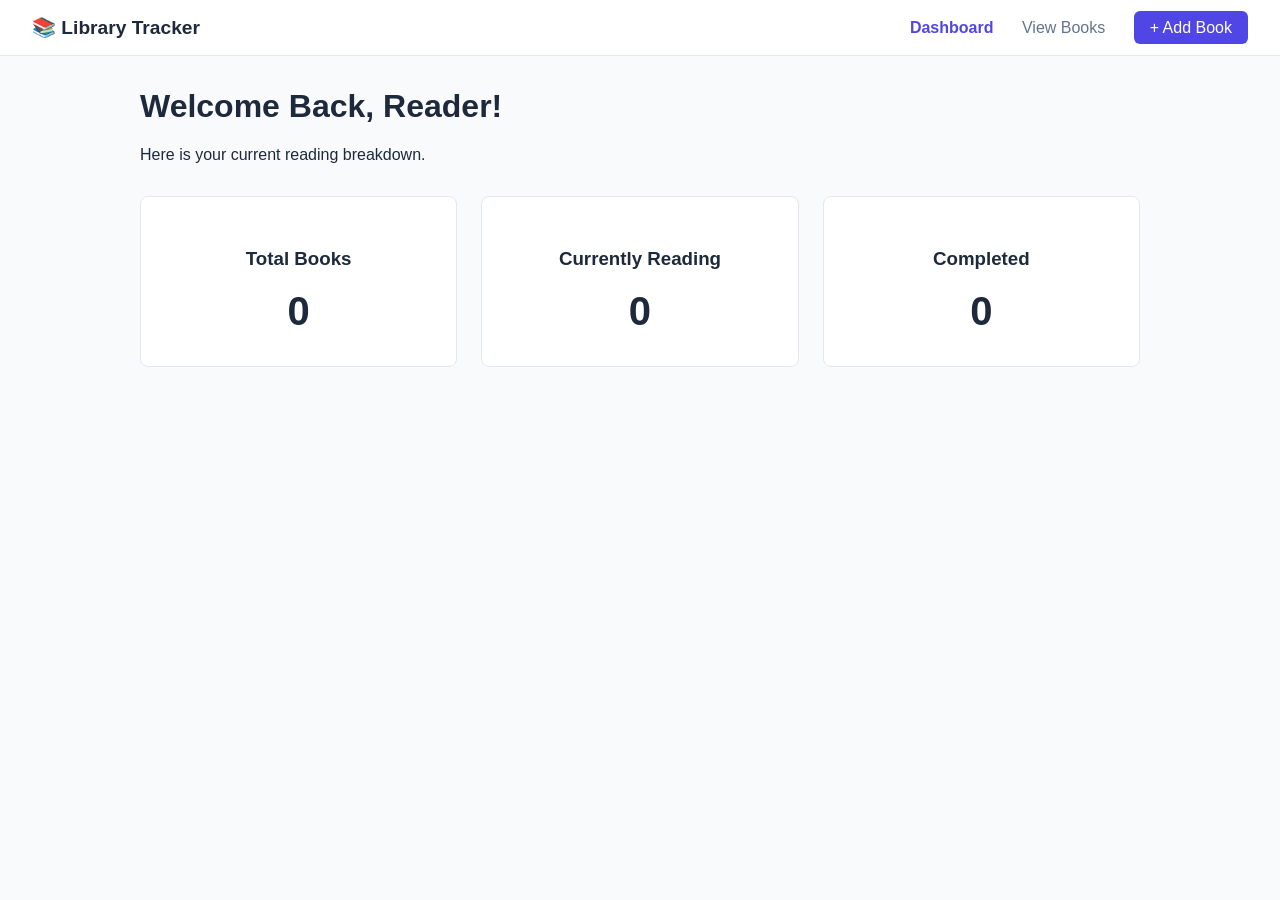
==== Janea/front_end/index.html @ 6319379e "Add files via upload" ====
<!DOCTYPE html>
<html lang="en">
<head>
    <meta charset="UTF-8">
    <meta name="viewport" content="width=device-width, initial-scale=1.0">
    <title>Library Dashboard</title>
    <link rel="stylesheet" href="css/style.css">
</head>
<body>
    <nav class="navbar">
        <div class="logo">📚 Library Tracker</div>
        <div class="nav-links">
            <a href="index.html" class="active">Dashboard</a>
            <a href="library.html">View Books</a>
            <a href="book-form.html" class="btn-primary">+ Add Book</a>
        </div>
    </nav>

    <main class="container">
        <h1>Welcome Back, Reader!</h1>
        <p>Here is your current reading breakdown.</p>

        <div class="stats-grid">
            <div class="stat-card">
                <h3>Total Books</h3>
                <p id="total-count">0</p>
            </div>
            <div class="stat-card">
                <h3>Currently Reading</h3>
                <p id="reading-count" class="text-warning">0</p>
            </div>
            <div class="stat-card">
                <h3>Completed</h3>
                <p id="completed-count" class="text-success">0</p>
            </div>
        </div>
    </main>

    <script src="js/api.js"></script>
    <script>
        window.addEventListener('DOMContentLoaded', async () => {
            const books = await api.getAllBooks();
            
            const total = books.length;
            const reading = books.filter(b => b.status === 'Reading').length;
            const completed = books.filter(b => b.status === 'Completed').length;

            document.getElementById('total-count').innerText = total;
            document.getElementById('reading-count').innerText = reading;
            document.getElementById('completed-count').innerText = completed;
        });
    </script>
</body>
</html>
---- Janea/front_end/css/style.css ----
/* css/style.css */
:root {
    --bg-primary: #f8fafc;
    --text-main: #1e293b;
    --brand-color: #4f46e5;
    --border-color: #e2e8f0;
}

body {
    font-family: -apple-system, BlinkMacSystemFont, "Segoe UI", Roboto, sans-serif;
    background-color: var(--bg-primary);
    color: var(--text-main);
    margin: 0;
    padding: 0;
}

.navbar {
    display: flex;
    justify-content: space-between;
    align-items: center;
    background-color: #fff;
    padding: 1rem 2rem;
    border-bottom: 1px solid var(--border-color);
}

.logo { font-weight: bold; font-size: 1.2rem; }
.nav-links a { text-decoration: none; color: #64748b; margin-left: 1.5rem; }
.nav-links a.active { color: var(--brand-color); font-weight: bold; }

.container { max-width: 1000px; margin: 2rem auto; padding: 0 1rem; }

/* Dashboard Cards */
.stats-grid { display: grid; grid-template-columns: repeat(auto-fit, minmax(250px, 1fr)); gap: 1.5rem; margin-top: 2rem; }
.stat-card { background: white; padding: 2rem; border-radius: 8px; border: 1px solid var(--border-color); text-align: center; }
.stat-card p { font-size: 2.5rem; font-weight: bold; margin: 0.5rem 0 0 0; }

/* Table design */
.data-table { width: 100%; border-collapse: collapse; background: white; border-radius: 8px; overflow: hidden; border: 1px solid var(--border-color); margin-top: 1.5rem; }
.data-table th, .data-table td { padding: 1rem; text-align: left; border-bottom: 1px solid var(--border-color); }
.data-table th { background-color: #f1f5f9; color: #475569; }

/* Badges */
.badge { padding: 0.25rem 0.5rem; border-radius: 4px; font-size: 0.85rem; font-weight: 500; }
.badge-plan-to-read { background: #e2e8f0; color: #475569; }
.badge-reading { background: #fef3c7; color: #d97706; }
.badge-completed { background: #dcfce7; color: #15803d; }

/* Forms */
.form-card { background: white; max-width: 500px; margin: 0 auto; padding: 2rem; border-radius: 8px; border: 1px solid var(--border-color); }
.form-group { margin-bottom: 1.25rem; }
.form-group label { display: block; margin-bottom: 0.5rem; font-weight: 500; }
.form-group input, .form-group select { width: 100%; padding: 0.6rem; border: 1px solid var(--border-color); border-radius: 4px; box-sizing: border-box; }

/* Buttons styling */
.btn-primary { background: var(--brand-color); color: white !important; padding: 0.5rem 1rem; border-radius: 6px; }
.btn-submit { background: var(--brand-color); color: white; border: none; padding: 0.6rem 1.2rem; border-radius: 4px; cursor: pointer; }
.btn-edit { text-decoration: none; background: #f1f5f9; color: var(--text-main); padding: 0.4rem 0.8rem; border-radius: 4px; font-size: 0.9rem; margin-right: 0.5rem; }
.btn-delete { background: #fee2e2; color: #dc2626; border: none; padding: 0.4rem 0.8rem; border-radius: 4px; font-size: 0.9rem; cursor: pointer; }
.btn-cancel { text-decoration: none; color: #64748b; padding: 0.6rem 1rem; }
.form-actions { display: flex; justify-content: flex-end; align-items: center; gap: 1rem; margin-top: 1.5rem; }
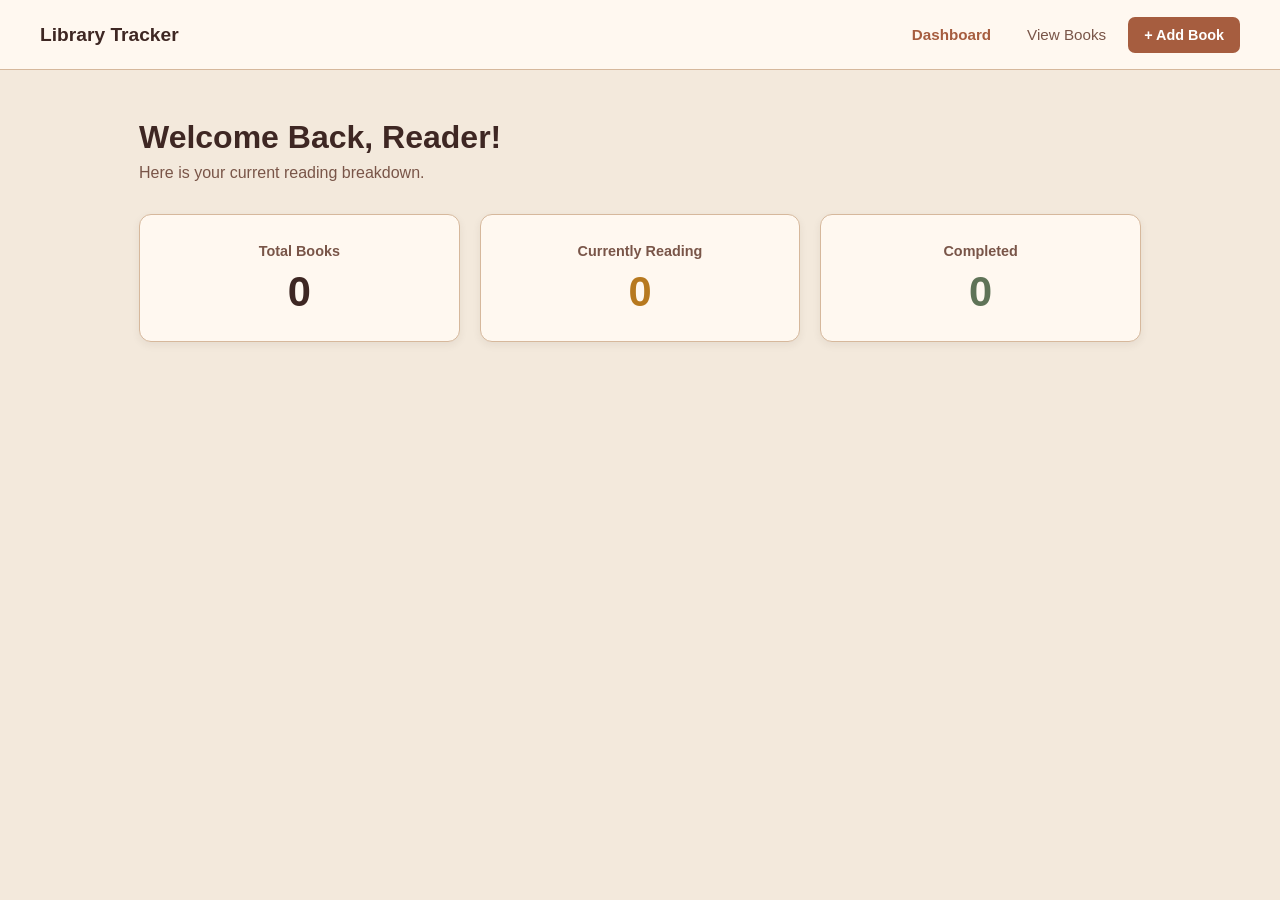
==== commit 44d37a74: "Changed color Scheme for the system" ====
--- a/Janea/front_end/index.html
+++ b/Janea/front_end/index.html
@@ -8,7 +8,7 @@
 </head>
 <body>
     <nav class="navbar">
-        <div class="logo">📚 Library Tracker</div>
+        <div class="logo"> Library Tracker</div>
         <div class="nav-links">
             <a href="index.html" class="active">Dashboard</a>
             <a href="library.html">View Books</a>
--- a/Janea/front_end/css/style.css
+++ b/Janea/front_end/css/style.css
@@ -1,60 +1,449 @@
-/* css/style.css */
 :root {
-    --bg-primary: #f8fafc;
-    --text-main: #1e293b;
-    --brand-color: #4f46e5;
-    --border-color: #e2e8f0;
+    --bg-primary: #F3E9DC;
+    --bg-white: #FFF8F0;
+    --text-main: #3E2723;
+    --text-muted: #795548;
+    --brand-color: #A65D3F;
+    --brand-hover: #874A32;
+    --border-color: #D6B89C;
+    --danger-color: #B8423A;
+    --danger-bg: #F4D6D2;
+    --success-color: #5F7357;
+    --warning-color: #B7791F;
+}
+
+* {
+    box-sizing: border-box;
+}
+
+html {
+    scroll-behavior: smooth;
 }
 
 body {
-    font-family: -apple-system, BlinkMacSystemFont, "Segoe UI", Roboto, sans-serif;
-    background-color: var(--bg-primary);
-    color: var(--text-main);
     margin: 0;
     padding: 0;
-}
+    min-height: 100vh;
+    font-family: -apple-system, BlinkMacSystemFont, "Segoe UI", Roboto, Helvetica, Arial, sans-serif;
+    background-color: var(--bg-primary);
+    color: var(--text-main);
+}
+
+/* NAVBAR */
 
 .navbar {
+    width: 100%;
+    min-height: 70px;
     display: flex;
     justify-content: space-between;
     align-items: center;
-    background-color: #fff;
-    padding: 1rem 2rem;
+    padding: 0 40px;
+    background-color: var(--bg-white);
     border-bottom: 1px solid var(--border-color);
-}
-
-.logo { font-weight: bold; font-size: 1.2rem; }
-.nav-links a { text-decoration: none; color: #64748b; margin-left: 1.5rem; }
-.nav-links a.active { color: var(--brand-color); font-weight: bold; }
-
-.container { max-width: 1000px; margin: 2rem auto; padding: 0 1rem; }
-
-/* Dashboard Cards */
-.stats-grid { display: grid; grid-template-columns: repeat(auto-fit, minmax(250px, 1fr)); gap: 1.5rem; margin-top: 2rem; }
-.stat-card { background: white; padding: 2rem; border-radius: 8px; border: 1px solid var(--border-color); text-align: center; }
-.stat-card p { font-size: 2.5rem; font-weight: bold; margin: 0.5rem 0 0 0; }
-
-/* Table design */
-.data-table { width: 100%; border-collapse: collapse; background: white; border-radius: 8px; overflow: hidden; border: 1px solid var(--border-color); margin-top: 1.5rem; }
-.data-table th, .data-table td { padding: 1rem; text-align: left; border-bottom: 1px solid var(--border-color); }
-.data-table th { background-color: #f1f5f9; color: #475569; }
-
-/* Badges */
-.badge { padding: 0.25rem 0.5rem; border-radius: 4px; font-size: 0.85rem; font-weight: 500; }
-.badge-plan-to-read { background: #e2e8f0; color: #475569; }
-.badge-reading { background: #fef3c7; color: #d97706; }
-.badge-completed { background: #dcfce7; color: #15803d; }
-
-/* Forms */
-.form-card { background: white; max-width: 500px; margin: 0 auto; padding: 2rem; border-radius: 8px; border: 1px solid var(--border-color); }
-.form-group { margin-bottom: 1.25rem; }
-.form-group label { display: block; margin-bottom: 0.5rem; font-weight: 500; }
-.form-group input, .form-group select { width: 100%; padding: 0.6rem; border: 1px solid var(--border-color); border-radius: 4px; box-sizing: border-box; }
-
-/* Buttons styling */
-.btn-primary { background: var(--brand-color); color: white !important; padding: 0.5rem 1rem; border-radius: 6px; }
-.btn-submit { background: var(--brand-color); color: white; border: none; padding: 0.6rem 1.2rem; border-radius: 4px; cursor: pointer; }
-.btn-edit { text-decoration: none; background: #f1f5f9; color: var(--text-main); padding: 0.4rem 0.8rem; border-radius: 4px; font-size: 0.9rem; margin-right: 0.5rem; }
-.btn-delete { background: #fee2e2; color: #dc2626; border: none; padding: 0.4rem 0.8rem; border-radius: 4px; font-size: 0.9rem; cursor: pointer; }
-.btn-cancel { text-decoration: none; color: #64748b; padding: 0.6rem 1rem; }
-.form-actions { display: flex; justify-content: flex-end; align-items: center; gap: 1rem; margin-top: 1.5rem; }
+    position: sticky;
+    top: 0;
+    z-index: 100;
+}
+
+.logo {
+    font-size: 1.2rem;
+    font-weight: 700;
+    color: var(--text-main);
+    white-space: nowrap;
+}
+
+.nav-links {
+    display: flex;
+    align-items: center;
+    gap: 8px;
+}
+
+.nav-links a {
+    display: inline-flex;
+    align-items: center;
+    padding: 9px 14px;
+    text-decoration: none;
+    color: var(--text-muted);
+    font-size: 0.95rem;
+    font-weight: 500;
+    border-radius: 7px;
+    transition: background-color 0.2s ease, color 0.2s ease;
+}
+
+.nav-links a:hover {
+    color: var(--brand-color);
+    background-color: #E8D8C7;
+}
+
+.nav-links a.active {
+    color: var(--brand-color);
+    font-weight: 700;
+}
+
+/* CONTAINER */
+
+.container {
+    width: 100%;
+    max-width: 1050px;
+    margin: 0 auto;
+    padding: 48px 24px;
+}
+
+.container h1 {
+    margin: 0 0 8px;
+    font-size: 2rem;
+    line-height: 1.2;
+    font-weight: 700;
+    color: var(--text-main);
+}
+
+.container > p {
+    margin: 0;
+    color: var(--text-muted);
+    font-size: 1rem;
+}
+
+/* DASHBOARD */
+
+.stats-grid {
+    display: grid;
+    grid-template-columns: repeat(3, 1fr);
+    gap: 20px;
+    margin-top: 32px;
+}
+
+.stat-card {
+    background-color: var(--bg-white);
+    padding: 28px 24px;
+    border: 1px solid var(--border-color);
+    border-radius: 12px;
+    text-align: center;
+    box-shadow: 0 3px 8px rgba(62, 39, 35, 0.07);
+    transition: transform 0.2s ease, box-shadow 0.2s ease, border-color 0.2s ease;
+}
+
+.stat-card:hover {
+    transform: translateY(-3px);
+    border-color: #C9A88A;
+    box-shadow: 0 8px 20px rgba(62, 39, 35, 0.12);
+}
+
+.stat-card h3 {
+    margin: 0;
+    color: var(--text-muted);
+    font-size: 0.9rem;
+    font-weight: 600;
+}
+
+.stat-card p {
+    margin: 12px 0 0;
+    font-size: 2.6rem;
+    line-height: 1;
+    font-weight: 700;
+    color: var(--text-main);
+}
+
+.text-warning {
+    color: var(--warning-color) !important;
+}
+
+.text-success {
+    color: var(--success-color) !important;
+}
+
+/* TABLE */
+
+.data-table {
+    width: 100%;
+    margin-top: 28px;
+    border-collapse: separate;
+    border-spacing: 0;
+    background-color: var(--bg-white);
+    border: 1px solid var(--border-color);
+    border-radius: 12px;
+    overflow: hidden;
+    box-shadow: 0 3px 8px rgba(62, 39, 35, 0.07);
+}
+
+.data-table th,
+.data-table td {
+    padding: 16px 18px;
+    text-align: left;
+    border-bottom: 1px solid var(--border-color);
+}
+
+.data-table th {
+    background-color: #F0E2D2;
+    color: #5D4037;
+    font-size: 0.82rem;
+    font-weight: 700;
+    text-transform: uppercase;
+    letter-spacing: 0.03em;
+}
+
+.data-table td {
+    font-size: 0.95rem;
+    color: var(--text-main);
+}
+
+.data-table tbody tr {
+    transition: background-color 0.15s ease;
+}
+
+.data-table tbody tr:hover {
+    background-color: #F9EFE4;
+}
+
+.data-table tbody tr:last-child td {
+    border-bottom: none;
+}
+
+.data-table td strong {
+    font-weight: 600;
+}
+
+/* PAGE HEADER */
+
+.header-action {
+    display: flex;
+    justify-content: space-between;
+    align-items: center;
+}
+
+/* PRIMARY BUTTON */
+
+.btn-primary {
+    display: inline-flex !important;
+    align-items: center;
+    justify-content: center;
+    background-color: var(--brand-color);
+    color: white !important;
+    padding: 10px 16px !important;
+    border-radius: 7px !important;
+    font-size: 0.9rem !important;
+    font-weight: 600 !important;
+    text-decoration: none;
+    transition: background-color 0.2s ease, transform 0.15s ease, box-shadow 0.2s ease;
+}
+
+.btn-primary:hover {
+    background-color: var(--brand-hover) !important;
+    color: white !important;
+    transform: translateY(-1px);
+    box-shadow: 0 4px 10px rgba(166, 93, 63, 0.3);
+}
+
+/* EDIT BUTTON */
+
+.btn-edit {
+    display: inline-block;
+    padding: 7px 12px;
+    border-radius: 6px;
+    background-color: #E8D8C7;
+    color: var(--brand-color);
+    text-decoration: none;
+    font-size: 0.85rem;
+    font-weight: 600;
+    transition: background-color 0.2s ease, color 0.2s ease;
+}
+
+.btn-edit:hover {
+    background-color: #DCC5AD;
+    color: var(--brand-hover);
+}
+
+/* DELETE BUTTON */
+
+.btn-delete {
+    display: inline-block;
+    padding: 7px 12px;
+    border: none;
+    border-radius: 6px;
+    background-color: var(--danger-bg);
+    color: var(--danger-color);
+    font-family: inherit;
+    font-size: 0.85rem;
+    font-weight: 600;
+    cursor: pointer;
+    transition: background-color 0.2s ease, color 0.2s ease;
+}
+
+.btn-delete:hover {
+    background-color: #ECC2BD;
+    color: #96342E;
+}
+
+/* FORM CARD */
+
+.form-card {
+    width: 100%;
+    max-width: 560px;
+    margin: 20px auto 0;
+    padding: 32px;
+    background-color: var(--bg-white);
+    border: 1px solid var(--border-color);
+    border-radius: 12px;
+    box-shadow: 0 4px 12px rgba(62, 39, 35, 0.08);
+}
+
+.form-card h1 {
+    margin-bottom: 28px;
+    font-size: 1.6rem;
+}
+
+/* FORM */
+
+.form-group {
+    margin-bottom: 20px;
+}
+
+.form-group label {
+    display: block;
+    margin-bottom: 7px;
+    color: var(--text-main);
+    font-size: 0.9rem;
+    font-weight: 600;
+}
+
+.form-group input,
+.form-group select {
+    display: block;
+    width: 100%;
+    padding: 11px 12px;
+    border: 1px solid #C9A88A;
+    border-radius: 7px;
+    background-color: #FFFCF8;
+    color: var(--text-main);
+    font-family: inherit;
+    font-size: 0.95rem;
+    outline: none;
+    transition: border-color 0.2s ease, box-shadow 0.2s ease;
+}
+
+.form-group input::placeholder {
+    color: #A1887F;
+}
+
+.form-group input:hover,
+.form-group select:hover {
+    border-color: #B98E6D;
+}
+
+.form-group input:focus,
+.form-group select:focus {
+    border-color: var(--brand-color);
+    background-color: #FFFFFF;
+    box-shadow: 0 0 0 3px rgba(166, 93, 63, 0.15);
+}
+
+/* FORM ACTIONS */
+
+.form-actions {
+    display: flex;
+    justify-content: flex-end;
+    align-items: center;
+    gap: 12px;
+    margin-top: 28px;
+    padding-top: 20px;
+    border-top: 1px solid var(--border-color);
+}
+
+.btn-submit {
+    border: none;
+    padding: 10px 18px;
+    border-radius: 7px;
+    background-color: var(--brand-color);
+    color: white;
+    font-family: inherit;
+    font-size: 0.9rem;
+    font-weight: 600;
+    cursor: pointer;
+    transition: background-color 0.2s ease, transform 0.15s ease, box-shadow 0.2s ease;
+}
+
+.btn-submit:hover {
+    background-color: var(--brand-hover);
+    transform: translateY(-1px);
+    box-shadow: 0 4px 10px rgba(166, 93, 63, 0.25);
+}
+
+.btn-cancel {
+    padding: 10px 14px;
+    color: var(--text-muted);
+    text-decoration: none;
+    font-size: 0.9rem;
+    font-weight: 500;
+    border-radius: 7px;
+    transition: background-color 0.2s ease, color 0.2s ease;
+}
+
+.btn-cancel:hover {
+    background-color: #E8D8C7;
+    color: var(--text-main);
+}
+
+/* EMPTY TABLE */
+
+.data-table td[colspan] {
+    padding: 40px 20px;
+    color: var(--text-muted);
+    font-size: 0.95rem;
+}
+
+/* RESPONSIVE */
+
+@media (max-width: 800px) {
+    .navbar {
+        padding: 16px 20px;
+    }
+
+    .stats-grid {
+        grid-template-columns: 1fr;
+    }
+
+    .container {
+        padding: 32px 20px;
+    }
+
+    .data-table {
+        display: block;
+        overflow-x: auto;
+    }
+}
+
+@media (max-width: 600px) {
+    .navbar {
+        position: static;
+        flex-direction: column;
+        gap: 14px;
+    }
+
+    .nav-links {
+        width: 100%;
+        justify-content: center;
+        flex-wrap: wrap;
+    }
+
+    .nav-links a {
+        font-size: 0.85rem;
+    }
+
+    .container h1 {
+        font-size: 1.6rem;
+    }
+
+    .form-card {
+        padding: 24px 20px;
+    }
+
+    .form-actions {
+        flex-direction: column-reverse;
+        align-items: stretch;
+    }
+
+    .btn-submit,
+    .btn-cancel {
+        width: 100%;
+        text-align: center;
+    }
+}
